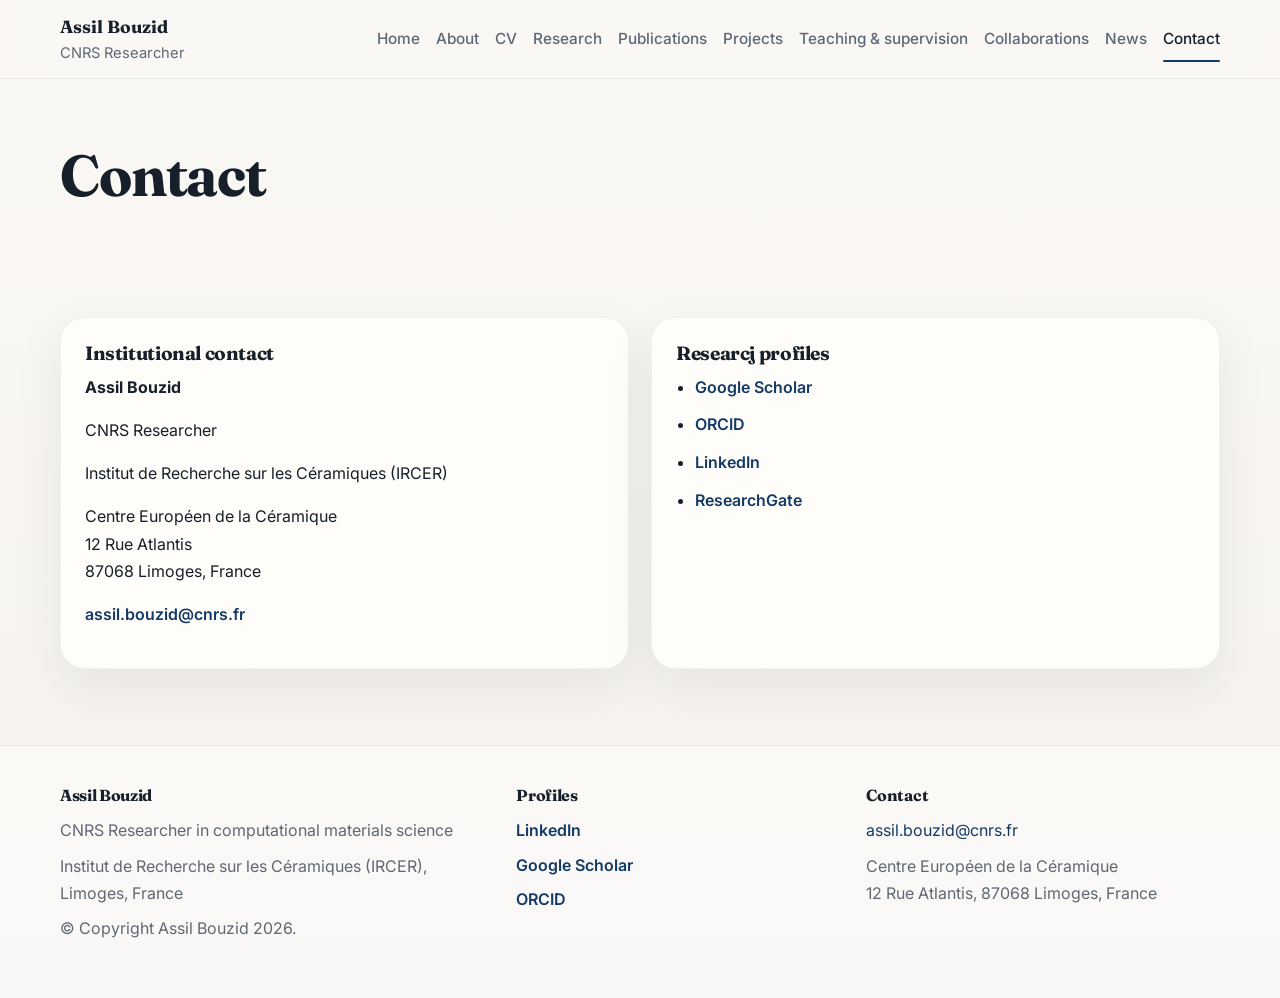
==== contact.html @ 7cb9e306 "initial upload" ====
<!DOCTYPE html>
<html lang="en">
<head>
  <meta charset="UTF-8" />
  <meta name="viewport" content="width=device-width, initial-scale=1.0" />
  <title>Contact | Assil Bouzid</title>
  <meta name="description" content="Academic website of Assil Bouzid, CNRS researcher in computational materials science." />
  <meta name="author" content="Assil Bouzid" />
  <meta name="robots" content="index, follow" />
  <link rel="canonical" href="https://assilbouzid.github.io/contact.html" />

  <meta property="og:type" content="website" />
  <meta property="og:title" content="Contact | Assil Bouzid" />
  <meta property="og:description" content="Academic website of Assil Bouzid, CNRS researcher in computational materials science." />
  <meta property="og:url" content="https://assilbouzid.github.io/contact.html" />
  <meta property="og:site_name" content="Assil Bouzid" />
  <meta property="og:locale" content="en_US" />

  <meta name="twitter:card" content="summary" />
  <meta name="twitter:title" content="Contact | Assil Bouzid" />
  <meta name="twitter:description" content="Academic website of Assil Bouzid, CNRS researcher in computational materials science." />

  <link rel="preconnect" href="https://fonts.googleapis.com">
  <link rel="preconnect" href="https://fonts.gstatic.com" crossorigin>
  <link href="https://fonts.googleapis.com/css2?family=Inter:wght@400;500;600;700;800&family=Fraunces:opsz,wght@9..144,600;9..144,700&display=swap" rel="stylesheet">
  <link rel="stylesheet" href="assets/css/style.css" />

  <script type="application/ld+json">
  {
    "@context": "https://schema.org",
    "@type": "WebPage",
    "name": "Contact | Assil Bouzid",
    "url": "https://assilbouzid.github.io/contact.html",
    "description": "Academic website of Assil Bouzid, CNRS researcher in computational materials science."
  }
  </script>

  <script type="application/ld+json">
  {
    "@context": "https://schema.org",
    "@type": "Person",
    "name": "Assil Bouzid",
    "url": "https://assilbouzid.github.io/",
    "jobTitle": "CNRS Researcher",
    "affiliation": {
      "@type": "Organization",
      "name": "Institut de Recherche sur les Céramiques (IRCER)"
    },
    "sameAs": [
      "https://www.linkedin.com/in/assil-bouzid-abba86112/",
      "https://scholar.google.ch/citations?user=bP3VzBwAAAAJ&hl=en",
      "https://orcid.org/0000-0002-9363-7240",
      "https://www.researchgate.net/profile/Assil-Bouzid?ev=hdr_xprf"
    ]
  }
  </script>
</head>
<body>
  <header class="site-header">
    <div class="container header-inner">
      <a class="brand" href="index.html">
        <span class="brand-name">Assil Bouzid</span>
        <span class="brand-role">CNRS Researcher</span>
      </a>
      <button class="nav-toggle" aria-label="Toggle navigation" aria-expanded="false">Menu</button>
      <nav class="site-nav" id="site-nav">
        <a href="index.html">Home</a>
<a href="about.html">About</a>
<a href="education.html">CV</a>
<a href="research.html">Research</a>
<a href="publications.html">Publications</a>
<a href="projects.html">Projects</a>
<a href="teaching.html">Teaching & supervision</a>
<a href="collaborations.html">Collaborations</a>
<a href="news.html">News</a>
<a href="contact.html" class="active">Contact</a>
      </nav>
    </div>
  </header>

  
        <section class="page-hero">
          <div class="container">
            <h1>Contact</h1>
           
          </div>
        </section>
        

  <main>
    
<section class="section">
  <div class="container">
    <div class="card-grid two-up">
      <article class="card">
        <h3>Institutional contact</h3>
        <p><strong>Assil Bouzid</strong></p>
        <p>CNRS Researcher</p>
        <p>Institut de Recherche sur les Céramiques (IRCER)</p>
        <p>Centre Européen de la Céramique<br>12 Rue Atlantis<br>87068 Limoges, France</p>
        <p><a class="text-link" href="mailto:assil.bouzid@cnrs.fr">assil.bouzid@cnrs.fr</a></p>
      </article>
      <article class="card">
        <h3>Researcj profiles</h3>
        <ul class="clean-list">
          <li><a class="text-link" href="https://scholar.google.ch/citations?user=bP3VzBwAAAAJ&hl=en" target="_blank" rel="noopener">Google Scholar</a></li>
          <li><a class="text-link" href="https://orcid.org/0000-0002-9363-7240" target="_blank" rel="noopener">ORCID</a></li>
          <li><a class="text-link" href="https://www.linkedin.com/in/assil-bouzid-abba86112/" target="_blank" rel="noopener">LinkedIn</a></li>
          <li><a class="text-link" href="https://www.researchgate.net/profile/Assil-Bouzid?ev=hdr_xprf" target="_blank" rel="noopener">ResearchGate</a></li>
        </ul>
      </article>
    </div>
  </div>
</section>

  </main>

  <footer class="site-footer">
    <div class="container footer-grid">
      <div>
        <h3>Assil Bouzid</h3>
        <p>CNRS Researcher in computational materials science</p>
        <p>Institut de Recherche sur les Céramiques (IRCER), Limoges, France</p>
        <p>&copy; Copyright Assil Bouzid 2026.</p>
      </div>
      <div>
        <h3>Profiles</h3>
        <div class="footer-links">
          
<a href="https://www.linkedin.com/in/assil-bouzid-abba86112/" target="_blank" rel="noopener">LinkedIn</a>
<a href="https://scholar.google.ch/citations?user=bP3VzBwAAAAJ&hl=en" target="_blank" rel="noopener">Google Scholar</a>
<a href="https://orcid.org/0000-0002-9363-7240" target="_blank" rel="noopener">ORCID</a>

        </div>
      </div>
      <div>
        <h3>Contact</h3>
        <p><a href="mailto:assil.bouzid@cnrs.fr">assil.bouzid@cnrs.fr</a></p>
        <p>Centre Européen de la Céramique<br>12 Rue Atlantis, 87068 Limoges, France</p>
      </div>
    </div>
  </footer>

  <script src="assets/js/main.js"></script>
</body>
</html>
---- assets/css/style.css ----
:root {
  --bg: #f6f3ee;
  --surface: #fffdf9;
  --surface-2: #f1ece4;
  --text: #17202a;
  --muted: #5e6875;
  --line: rgba(23, 32, 42, 0.12);
  --accent: #143a66;
  --accent-soft: rgba(20, 58, 102, 0.08);
  --shadow: 0 20px 50px rgba(24, 35, 52, 0.08);
  --radius: 24px;
  --radius-sm: 16px;
  --container: 1160px;
  --container-narrow: 840px;
}

*,
*::before,
*::after {
  box-sizing: border-box;
}

html {
  scroll-behavior: smooth;
}

body {
  margin: 0;
  font-family: "Inter", system-ui, sans-serif;
  color: var(--text);
  background: linear-gradient(180deg, #faf8f5 0%, var(--bg) 100%);
  line-height: 1.7;
}

img {
  max-width: 100%;
  display: block;
}

a {
  color: var(--accent);
  text-decoration: none;
}

a:hover {
  text-decoration: underline;
}

.container {
  width: min(calc(100% - 2rem), var(--container));
  margin: 0 auto;
}

.narrow {
  width: min(calc(100% - 2rem), var(--container-narrow));
  margin: 0 auto;
}

.site-header {
  position: sticky;
  top: 0;
  z-index: 30;
  backdrop-filter: blur(16px);
  background: rgba(250, 248, 245, 0.78);
  border-bottom: 1px solid rgba(23, 32, 42, 0.06);
}

.header-inner {
  display: flex;
  align-items: center;
  justify-content: space-between;
  gap: 1.5rem;
  min-height: 78px;
}

.brand {
  display: inline-flex;
  flex-direction: column;
  color: var(--text);
  text-decoration: none;
}

.brand-name {
  font-family: "Fraunces", Georgia, serif;
  font-size: 1.1rem;
  font-weight: 700;
}

.brand-role {
  color: var(--muted);
  font-size: 0.92rem;
}

.site-nav {
  display: flex;
  align-items: center;
  flex-wrap: wrap;
  gap: 1rem;
}

.site-nav a {
  color: var(--muted);
  font-size: 0.96rem;
  font-weight: 500;
  padding: 0.2rem 0;
  position: relative;
  text-decoration: none;
}

.site-nav a.active,
.site-nav a:hover {
  color: var(--text);
}

.site-nav a.active::after {
  content: "";
  position: absolute;
  left: 0;
  right: 0;
  bottom: -0.45rem;
  height: 2px;
  background: var(--accent);
  border-radius: 999px;
}

.nav-toggle {
  display: none;
  border: 1px solid var(--line);
  background: var(--surface);
  padding: 0.65rem 0.9rem;
  border-radius: 999px;
  font: inherit;
}

.section {
  padding: 4.75rem 0;
}

.section-soft {
  background: var(--surface-2);
}

.page-hero {
  padding: 4rem 0 1rem;
}

.eyebrow {
  display: inline-block;
  letter-spacing: 0.08em;
  text-transform: uppercase;
  font-size: 0.74rem;
  font-weight: 700;
  color: var(--accent);
  margin-bottom: 0.9rem;
}

.display-title,
.page-hero h1,
h1,
h2,
h3 {
  font-family: "Fraunces", Georgia, serif;
  line-height: 1.15;
  letter-spacing: -0.02em;
  margin-top: 0;
}

.display-title {
  font-size: clamp(2.8rem, 5vw, 5rem);
  max-width: 12ch;
  margin-bottom: 1rem;
}

.page-hero h1 {
  font-size: clamp(2.4rem, 4.5vw, 4.2rem);
  margin-bottom: 1rem;
}

h2 {
  font-size: clamp(1.7rem, 2.2vw, 2.4rem);
  margin-bottom: 0.9rem;
}

h3 {
  font-size: 1.2rem;
  margin-bottom: 0.6rem;
}

p {
  margin-top: 0;
  color: var(--text);
}

.lead {
  font-size: 1.16rem;
  color: var(--muted);
  max-width: 62ch;
}

.hero-intro {
  max-width: 62ch;
  color: var(--muted);
}

.hero-grid {
  display: grid;
  grid-template-columns: minmax(0, 1.5fr) minmax(280px, 0.9fr);
  gap: 2rem;
  align-items: start;
}

.hero-card,
.card,
.stat-card {
  background: var(--surface);
  border: 1px solid rgba(23, 32, 42, 0.06);
  border-radius: var(--radius);
  box-shadow: var(--shadow);
}

.hero-card {
  padding: 1.5rem;
}

.card {
  padding: 1.5rem;
}

.project-card {
  min-height: 100%;
}

.project-tag {
  display: inline-block;
  font-size: 0.82rem;
  color: var(--accent);
  background: var(--accent-soft);
  padding: 0.35rem 0.65rem;
  border-radius: 999px;
  margin-bottom: 1rem;
}

.icon-list,
.clean-list,
.link-list {
  margin: 0;
  padding-left: 1.15rem;
}

.clean-list li,
.link-list li,
.icon-list li {
  margin-bottom: 0.65rem;
}

.button-row {
  display: flex;
  flex-wrap: wrap;
  gap: 0.85rem;
  margin: 1.75rem 0 1rem;
}

.button {
  display: inline-flex;
  align-items: center;
  justify-content: center;
  border-radius: 999px;
  padding: 0.9rem 1.2rem;
  font-weight: 600;
  text-decoration: none;
  transition: transform 0.15s ease, box-shadow 0.15s ease;
}

.button:hover {
  text-decoration: none;
  transform: translateY(-1px);
}

.button-primary {
  color: white;
  background: var(--accent);
  box-shadow: 0 14px 30px rgba(20, 58, 102, 0.18);
}

.button-secondary {
  color: var(--text);
  background: rgba(255, 255, 255, 0.75);
  border: 1px solid var(--line);
}

.profile-links {
  display: flex;
  flex-wrap: wrap;
  gap: 1rem;
  margin-top: 1rem;
}

.profile-links a,
.footer-links a,
.text-link {
  font-weight: 600;
}

.section-heading {
  margin-bottom: 1.7rem;
}

.two-column-text {
  display: grid;
  grid-template-columns: 1fr 1fr;
  gap: 2rem;
}

.card-grid {
  display: grid;
  gap: 1.4rem;
}

.card-grid.two-up {
  grid-template-columns: repeat(2, minmax(0, 1fr));
}

.card-grid.three-up {
  grid-template-columns: repeat(3, minmax(0, 1fr));
}

.stats-grid {
  display: grid;
  grid-template-columns: repeat(4, minmax(0, 1fr));
  gap: 1rem;
}

.stat-card {
  padding: 1.4rem;
}

.stat-number {
  display: block;
  font-size: 2.2rem;
  font-weight: 800;
  line-height: 1;
  color: var(--accent);
  margin-bottom: 0.45rem;
}

.stat-label {
  color: var(--muted);
  font-size: 0.95rem;
}

.pill-grid {
  display: flex;
  flex-wrap: wrap;
  gap: 0.8rem;
}

.pill {
  display: inline-flex;
  align-items: center;
  padding: 0.65rem 0.95rem;
  border-radius: 999px;
  background: var(--surface);
  border: 1px solid var(--line);
  box-shadow: var(--shadow);
  font-size: 0.95rem;
}

.timeline {
  display: grid;
  gap: 1.25rem;
}

.timeline-item {
  display: grid;
  grid-template-columns: 160px minmax(0, 1fr);
  gap: 1.2rem;
  padding: 1.4rem 0;
  border-top: 1px solid var(--line);
}

.timeline-item:last-child {
  border-bottom: 1px solid var(--line);
}

.timeline-year {
  color: var(--accent);
  font-weight: 700;
}

.publication-list {
  display: grid;
  gap: 1rem;
}

.publication-item {
  display: grid;
  grid-template-columns: 84px 1fr;
  gap: 1rem;
  padding: 1.2rem 1.3rem;
  background: var(--surface);
  border-radius: var(--radius-sm);
  border: 1px solid var(--line);
  box-shadow: var(--shadow);
}

.pub-year {
  font-weight: 800;
  color: var(--accent);
  font-size: 0.95rem;
}

.pub-body p {
  color: var(--muted);
  margin-bottom: 0.35rem;
}

.link-list {
  list-style: none;
  padding-left: 0;
}

.link-list li {
  display: flex;
  align-items: baseline;
  gap: 0.9rem;
  padding: 0.65rem 0;
  border-top: 1px solid var(--line);
}

.link-list li:first-child {
  border-top: 0;
  padding-top: 0;
}

.list-year {
  min-width: 3.25rem;
  color: var(--accent);
  font-weight: 700;
}

.table-wrap {
  overflow-x: auto;
  background: var(--surface);
  border-radius: var(--radius);
  border: 1px solid var(--line);
  box-shadow: var(--shadow);
}

table {
  width: 100%;
  border-collapse: collapse;
  min-width: 680px;
}

th,
td {
  text-align: left;
  padding: 1rem 1.1rem;
  border-bottom: 1px solid var(--line);
  vertical-align: top;
}

th {
  color: var(--muted);
  font-size: 0.92rem;
  font-weight: 700;
  background: rgba(20, 58, 102, 0.03);
}

.site-footer {
  border-top: 1px solid rgba(23, 32, 42, 0.08);
  background: rgba(255, 255, 255, 0.42);
  padding: 2.5rem 0 3rem;
}

.footer-grid {
  display: grid;
  grid-template-columns: 1.2fr 0.9fr 1fr;
  gap: 2rem;
}

.footer-grid h3 {
  font-size: 1rem;
  margin-bottom: 0.8rem;
}

.footer-grid p {
  color: var(--muted);
  margin-bottom: 0.5rem;
}

.footer-links {
  display: grid;
  gap: 0.45rem;
}

@media (max-width: 1040px) {
  .card-grid.three-up,
  .stats-grid,
  .footer-grid,
  .hero-grid,
  .two-column-text {
    grid-template-columns: 1fr;
  }

  .card-grid.two-up {
    grid-template-columns: 1fr;
  }
}

@media (max-width: 860px) {
  .nav-toggle {
    display: inline-flex;
  }

  .site-nav {
    position: absolute;
    left: 1rem;
    right: 1rem;
    top: calc(100% + 0.5rem);
    display: none;
    flex-direction: column;
    align-items: flex-start;
    background: rgba(255,255,255,0.98);
    border: 1px solid rgba(23, 32, 42, 0.08);
    box-shadow: var(--shadow);
    border-radius: 22px;
    padding: 1rem;
  }

  .site-nav.open {
    display: flex;
  }

  .timeline-item,
  .publication-item {
    grid-template-columns: 1fr;
  }
}

.research-card {
  padding: 0;
  overflow: hidden;
}

.research-card-image {
  display: block;
  width: 100%;
  height: 220px;
  object-fit: cover;
}

.research-card-content {
  padding: 1.5rem;
}

.about-layout {
  display: grid;
  grid-template-columns: minmax(0, 1.7fr) minmax(260px, 380px);
  gap: 2rem;
  align-items: start;
}

.about-photo-card {
  background: #ffffff;
  border-radius: 24px;
  overflow: hidden;
  box-shadow: 0 12px 30px rgba(15, 23, 42, 0.08);
  margin-top: 15%;
}

.about-photo {
  display: block;
  width: 100%;
  height: auto;
  object-fit: cover;
}

@media (max-width: 900px) {
  .about-layout {
    grid-template-columns: 1fr;
  }

  .about-photo-card {
    max-width: 380px;
  }
  }

  .news-grid {
  display: grid;
  grid-template-columns: repeat(2, minmax(0, 1fr));
  gap: 1.5rem;
}

.news-card {
  padding: 0;
  overflow: hidden;
}

.news-card-image {
  display: block;
  width: 100%;
  height: auto;
  aspect-ratio: 16 / 9;
  object-fit: contain;
  background: #f6f3ee;
}

.news-card-content {
  padding: 1.4rem 1.5rem 1.5rem;
}

.news-date {
  display: inline-block;
  margin-bottom: 0.75rem;
  font-size: 0.82rem;
  font-weight: 700;
  letter-spacing: 0.04em;
  text-transform: uppercase;
  color: var(--accent);
}

.news-card h3 {
  margin-bottom: 0.65rem;
}

.news-card p {
  color: var(--muted);
  margin-bottom: 0;
}

@media (max-width: 1040px) {
  .news-grid {
    grid-template-columns: 1fr;
  }
}

.hero-side {
  display: flex;
  flex-direction: column;
  gap: 1rem;
}

.hero-logo {
  background: var(--surface);
  border: 1px solid rgba(23, 32, 42, 0.06);
  border-radius: var(--radius);
  box-shadow: var(--shadow);
  padding: 1.25rem;
}

.hero-logo-image {
  display: block;
  width: 100%;
  height: auto;
  }
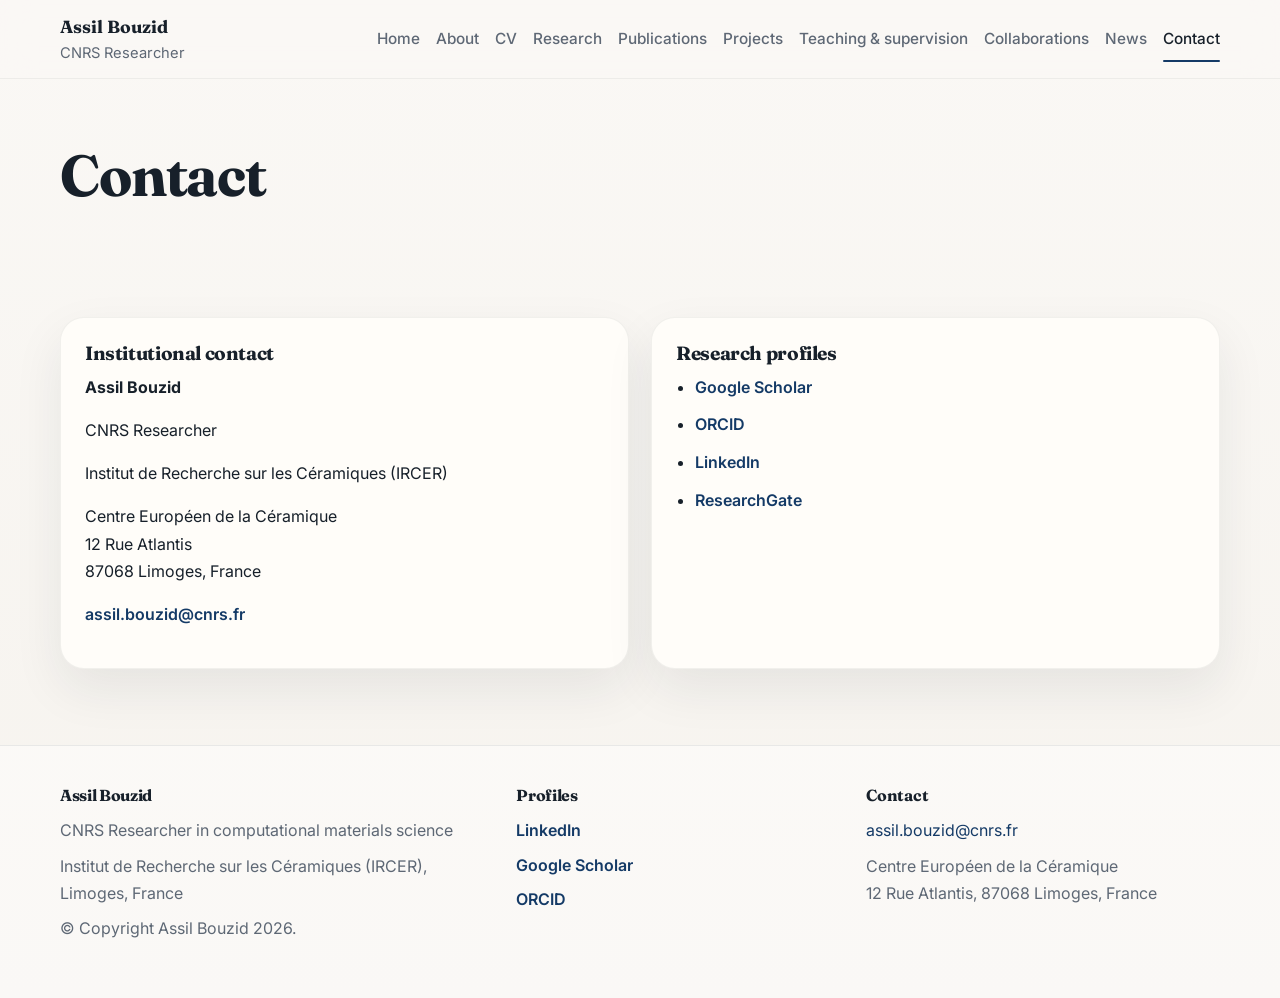
==== commit 6df76708: "upload corrected files" ====
--- a/contact.html
+++ b/contact.html
@@ -101,7 +101,7 @@
         <p><a class="text-link" href="mailto:assil.bouzid@cnrs.fr">assil.bouzid@cnrs.fr</a></p>
       </article>
       <article class="card">
-        <h3>Researcj profiles</h3>
+        <h3>Research profiles</h3>
         <ul class="clean-list">
           <li><a class="text-link" href="https://scholar.google.ch/citations?user=bP3VzBwAAAAJ&hl=en" target="_blank" rel="noopener">Google Scholar</a></li>
           <li><a class="text-link" href="https://orcid.org/0000-0002-9363-7240" target="_blank" rel="noopener">ORCID</a></li>
